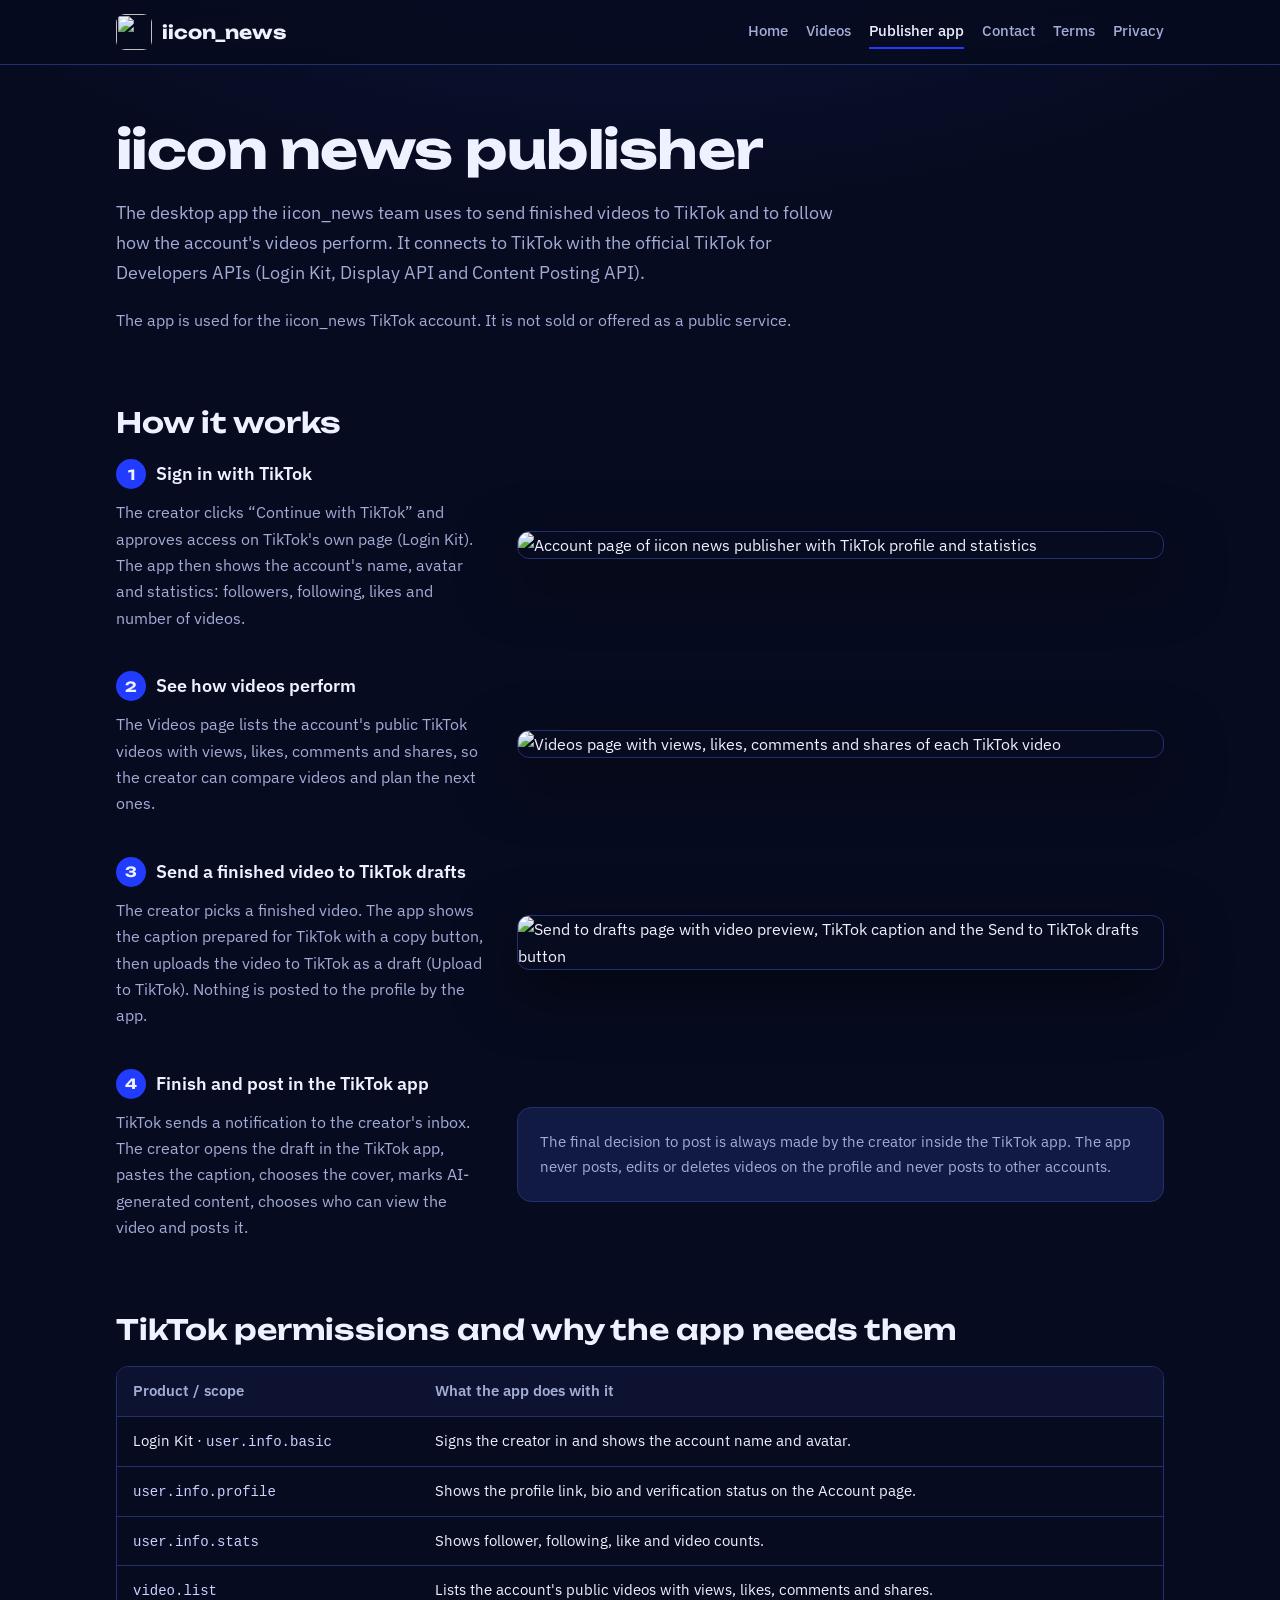
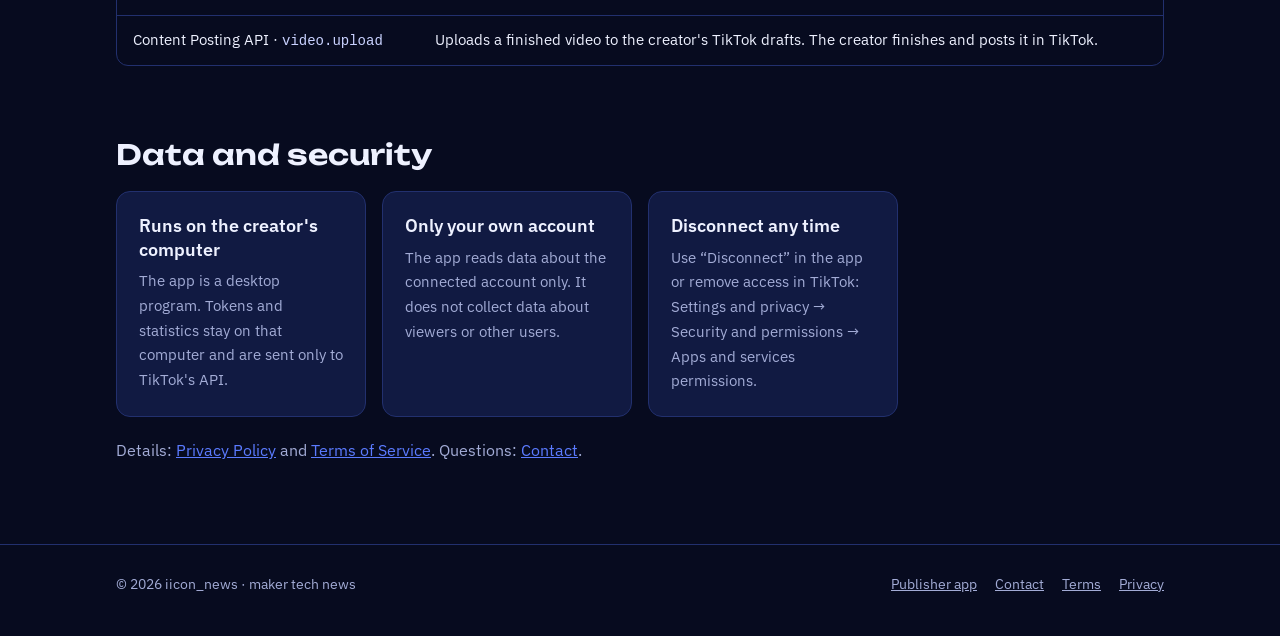
==== app.html @ 397a5bfc "Full website: pages, styles, favicon matching the app icon" ====
<!doctype html>
<html lang="en">
<head>
<meta charset="utf-8">
<meta name="viewport" content="width=device-width, initial-scale=1">
<title>iicon news publisher — TikTok publisher app by iicon_news</title>
<meta name="description" content="The desktop app iicon_news uses to send finished videos to TikTok drafts and follow their statistics.">
<link rel="icon" href="favicon.ico" sizes="any">
<link rel="icon" type="image/png" sizes="32x32" href="img/favicon-32.png">
<link rel="apple-touch-icon" href="img/apple-touch-icon.png">
<meta property="og:title" content="iicon news publisher — TikTok publisher app by iicon_news">
<meta property="og:description" content="The desktop app iicon_news uses to send finished videos to TikTok drafts and follow their statistics.">
<meta property="og:image" content="https://barryalien23.github.io/iicon-news/img/logo-512.png">
<meta name="theme-color" content="#070b1f">
<link rel="preconnect" href="https://fonts.googleapis.com">
<link rel="preconnect" href="https://fonts.gstatic.com" crossorigin>
<link rel="stylesheet" href="https://fonts.googleapis.com/css2?family=Unbounded:wght@600;700&family=IBM+Plex+Sans:wght@400;500;600&display=swap">
<link rel="stylesheet" href="styles.css">
</head>
<body>
<header class="site-header"><div class="wrap">
<a class="brand" href="index.html"><img src="img/logo-512.png" alt="" width="36" height="36">iicon_news</a>
<nav class="site-nav" aria-label="Main"><a href="index.html">Home</a><a href="index.html#videos">Videos</a><a href="app.html" aria-current="page">Publisher app</a><a href="contact.html">Contact</a><a href="terms.html">Terms</a><a href="privacy.html">Privacy</a></nav>
</div></header>
<main class="wrap">

<section>
  <h1>iicon news publisher</h1>
  <p class="lede">The desktop app the iicon_news team uses to send finished videos to TikTok and to follow how the account's videos perform.
  It connects to TikTok with the official TikTok for Developers APIs (Login Kit, Display API and Content Posting API).</p>
  <p class="muted">The app is used for the iicon_news TikTok account. It is not sold or offered as a public service.</p>
</section>

<section>
  <h2>How it works</h2>
  <div class="steps">
    <div class="step">
      <div class="step-text"><h3>Sign in with TikTok</h3>
        <p class="muted">The creator clicks “Continue with TikTok” and approves access on TikTok's own page (Login Kit).
        The app then shows the account's name, avatar and statistics: followers, following, likes and number of videos.</p></div>
      <img class="shot" src="img/shot-account.jpg" alt="Account page of iicon news publisher with TikTok profile and statistics" loading="lazy">
    </div>
    <div class="step">
      <div class="step-text"><h3>See how videos perform</h3>
        <p class="muted">The Videos page lists the account's public TikTok videos with views, likes, comments and shares,
        so the creator can compare videos and plan the next ones.</p></div>
      <img class="shot" src="img/shot-videos.jpg" alt="Videos page with views, likes, comments and shares of each TikTok video" loading="lazy">
    </div>
    <div class="step">
      <div class="step-text"><h3>Send a finished video to TikTok drafts</h3>
        <p class="muted">The creator picks a finished video. The app shows the caption prepared for TikTok with a copy button,
        then uploads the video to TikTok as a draft (Upload to TikTok). Nothing is posted to the profile by the app.</p></div>
      <img class="shot" src="img/shot-drafts.jpg" alt="Send to drafts page with video preview, TikTok caption and the Send to TikTok drafts button" loading="lazy">
    </div>
    <div class="step">
      <div class="step-text"><h3>Finish and post in the TikTok app</h3>
        <p class="muted">TikTok sends a notification to the creator's inbox. The creator opens the draft in the TikTok app,
        pastes the caption, chooses the cover, marks AI-generated content, chooses who can view the video and posts it.</p></div>
      <div class="card"><p>The final decision to post is always made by the creator inside the TikTok app.
      The app never posts, edits or deletes videos on the profile and never posts to other accounts.</p></div>
    </div>
  </div>
</section>

<section>
  <h2>TikTok permissions and why the app needs them</h2>
  <div class="table-wrap"><table>
    <tr><th>Product / scope</th><th>What the app does with it</th></tr>
    <tr><td>Login Kit · <code>user.info.basic</code></td><td>Signs the creator in and shows the account name and avatar.</td></tr>
    <tr><td><code>user.info.profile</code></td><td>Shows the profile link, bio and verification status on the Account page.</td></tr>
    <tr><td><code>user.info.stats</code></td><td>Shows follower, following, like and video counts.</td></tr>
    <tr><td><code>video.list</code></td><td>Lists the account's public videos with views, likes, comments and shares.</td></tr>
    <tr><td>Content Posting API · <code>video.upload</code></td><td>Uploads a finished video to the creator's TikTok drafts. The creator finishes and posts it in TikTok.</td></tr>
  </table></div>
</section>

<section>
  <h2>Data and security</h2>
  <div class="grid">
    <div class="card"><h3>Runs on the creator's computer</h3><p>The app is a desktop program. Tokens and statistics stay on that computer and are sent only to TikTok's API.</p></div>
    <div class="card"><h3>Only your own account</h3><p>The app reads data about the connected account only. It does not collect data about viewers or other users.</p></div>
    <div class="card"><h3>Disconnect any time</h3><p>Use “Disconnect” in the app or remove access in TikTok: Settings and privacy → Security and permissions → Apps and services permissions.</p></div>
  </div>
  <p class="muted">Details: <a href="privacy.html">Privacy Policy</a> and <a href="terms.html">Terms of Service</a>. Questions: <a href="contact.html">Contact</a>.</p>
</section>

</main>
<footer class="site-footer"><div class="wrap">
<span>© 2026 iicon_news · maker tech news</span>
<nav aria-label="Footer"><a href="app.html">Publisher app</a><a href="contact.html">Contact</a><a href="terms.html">Terms</a><a href="privacy.html">Privacy</a></nav>
</div></footer>
</body>
</html>
---- styles.css ----
/* iicon_news site: dark navy + electric blue, same palette as the channel art */
:root {
  --bg: #070b1f;
  --bg-2: #0c1230;
  --surface: #111a42;
  --line: #22306e;
  --fg: #eef1ff;
  --muted: #a3acd6;
  --accent: #213bff;
  --accent-2: #5b7bff;
  --display: "Unbounded", "Arial Black", system-ui, sans-serif;
  --body: "IBM Plex Sans", -apple-system, "Segoe UI", Roboto, sans-serif;
  color-scheme: dark;
}
* { box-sizing: border-box; }
html { -webkit-text-size-adjust: 100%; }
body {
  margin: 0;
  background: radial-gradient(1200px 600px at 50% -200px, #1a2a8a55, transparent 70%), var(--bg);
  color: var(--fg);
  font: 16px/1.65 var(--body);
}
a { color: var(--accent-2); }
img { max-width: 100%; height: auto; display: block; }
.wrap { width: 100%; max-width: 1080px; margin: 0 auto; padding-inline: max(16px, env(safe-area-inset-left, 0px)); }

/* header */
.site-header { position: sticky; top: 0; z-index: 10; background: #070b1fd9; backdrop-filter: blur(10px); border-bottom: 1px solid var(--line); }
.site-header .wrap { display: flex; align-items: center; gap: 16px; min-height: 64px; flex-wrap: wrap; padding-block: 8px; }
.brand { display: flex; align-items: center; gap: 10px; color: var(--fg); text-decoration: none; font: 700 18px var(--display); }
.brand img { width: 36px; height: 36px; border-radius: 9px; }
.site-nav { display: flex; flex-wrap: wrap; gap: 4px 18px; margin-left: auto; font-weight: 500; font-size: 15px; }
.site-nav a { color: var(--muted); text-decoration: none; padding: 4px 0; border-bottom: 2px solid transparent; }
.site-nav a:hover, .site-nav a:focus-visible { color: var(--fg); outline: none; }
.site-nav a[aria-current="page"] { color: var(--fg); border-bottom-color: var(--accent); }

/* layout */
main { display: flex; flex-direction: column; gap: 72px; padding-block: 56px 80px; }
section { display: flex; flex-direction: column; gap: 20px; min-width: 0; }
h1 { font: 700 clamp(30px, 5.4vw, 52px)/1.1 var(--display); margin: 0; letter-spacing: -0.01em; text-wrap: balance; }
h2 { font: 600 clamp(21px, 3vw, 28px)/1.2 var(--display); margin: 0; text-wrap: balance; }
h3 { font: 600 18px/1.3 var(--body); margin: 0; }
p { margin: 0; max-width: 68ch; }
.lede { font-size: 18px; color: var(--muted); }
.muted { color: var(--muted); }
.small { font-size: 14px; }

/* hero */
.hero { display: grid; grid-template-columns: minmax(0, 1.25fr) minmax(0, 1fr); gap: 40px; align-items: center; }
.hero-text { display: flex; flex-direction: column; gap: 20px; }
.hero-logo { width: 100%; max-width: 380px; justify-self: center; border-radius: 28px; box-shadow: 0 0 80px #213bff66; }
.buttons { display: flex; flex-wrap: wrap; gap: 10px; }
.btn { display: inline-flex; align-items: center; gap: 8px; padding: 11px 18px; border-radius: 10px; font-weight: 600; text-decoration: none; color: #fff; background: var(--accent); border: 1px solid var(--accent); }
.btn.ghost { background: transparent; color: var(--fg); border-color: var(--line); }
.btn:hover { filter: brightness(1.12); }

/* cards */
.grid { display: grid; gap: 16px; grid-template-columns: repeat(auto-fill, minmax(220px, 1fr)); }
.card { background: var(--surface); border: 1px solid var(--line); border-radius: 14px; padding: 22px; display: flex; flex-direction: column; gap: 8px; min-width: 0; }
.card p { color: var(--muted); font-size: 15px; }

/* videos */
.videos { display: grid; gap: 16px; grid-template-columns: repeat(auto-fill, minmax(180px, 1fr)); }
.video { display: flex; flex-direction: column; gap: 10px; text-decoration: none; color: var(--fg); }
.video img { aspect-ratio: 9 / 16; width: 100%; object-fit: cover; border-radius: 12px; border: 1px solid var(--line); background: var(--bg-2); }
.video span { font-size: 14px; line-height: 1.4; }
.video:hover img { border-color: var(--accent-2); }

/* steps with screenshots */
.steps { display: flex; flex-direction: column; gap: 40px; counter-reset: step; }
.step { display: grid; grid-template-columns: minmax(0, 0.8fr) minmax(0, 1.4fr); gap: 32px; align-items: center; }
.step-text { display: flex; flex-direction: column; gap: 10px; }
.step-text h3::before { counter-increment: step; content: counter(step); display: inline-grid; place-items: center; width: 30px; height: 30px; margin-right: 10px; border-radius: 50%; background: var(--accent); font: 700 14px var(--display); }
.shot { border-radius: 12px; border: 1px solid var(--line); box-shadow: 0 20px 60px #00000080; }

/* tables */
.table-wrap { overflow-x: auto; border: 1px solid var(--line); border-radius: 12px; }
table { width: 100%; border-collapse: collapse; font-size: 15px; min-width: 520px; }
th, td { text-align: left; padding: 12px 16px; border-bottom: 1px solid var(--line); vertical-align: top; }
th { color: var(--muted); font-weight: 600; background: var(--bg-2); }
tr:last-child td { border-bottom: 0; }
code { font: 14px ui-monospace, Menlo, monospace; color: #c9d2ff; }

/* legal pages */
.doc { max-width: 760px; display: flex; flex-direction: column; gap: 16px; }
.doc h2 { font-size: 20px; margin-top: 16px; }
.doc ul { margin: 0; padding-left: 22px; display: flex; flex-direction: column; gap: 6px; max-width: 68ch; }

/* footer */
.site-footer { border-top: 1px solid var(--line); padding-block: 28px 40px; color: var(--muted); font-size: 14px; }
.site-footer .wrap { display: flex; flex-wrap: wrap; gap: 10px 24px; align-items: center; }
.site-footer nav { display: flex; flex-wrap: wrap; gap: 8px 18px; margin-left: auto; }
.site-footer a { color: var(--muted); }

@media (max-width: 760px) {
  .site-header { position: static; }
  main { gap: 56px; padding-block: 36px 64px; }
  .hero, .step { grid-template-columns: 1fr; }
  .hero-logo { max-width: 240px; grid-row: 1; }
  .site-nav { margin-left: 0; width: 100%; }
  .site-footer nav { margin-left: 0; }
}
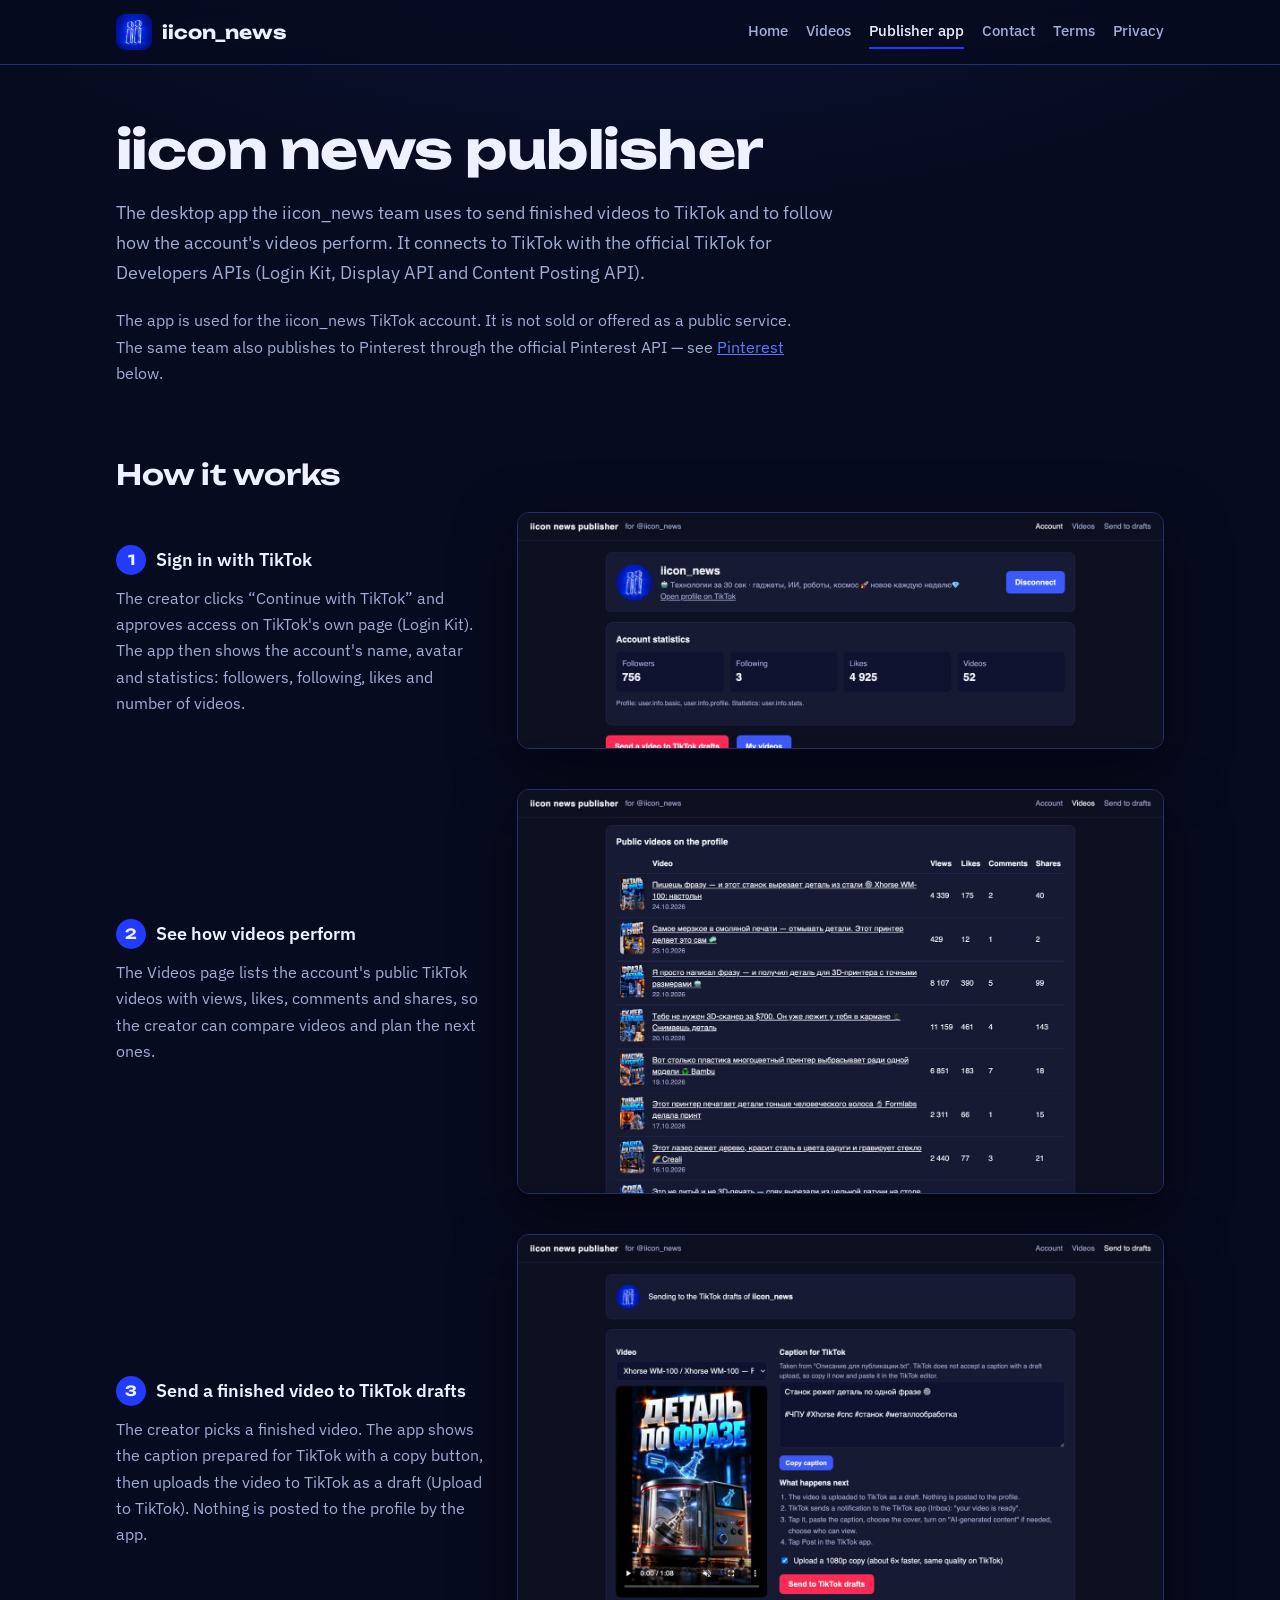
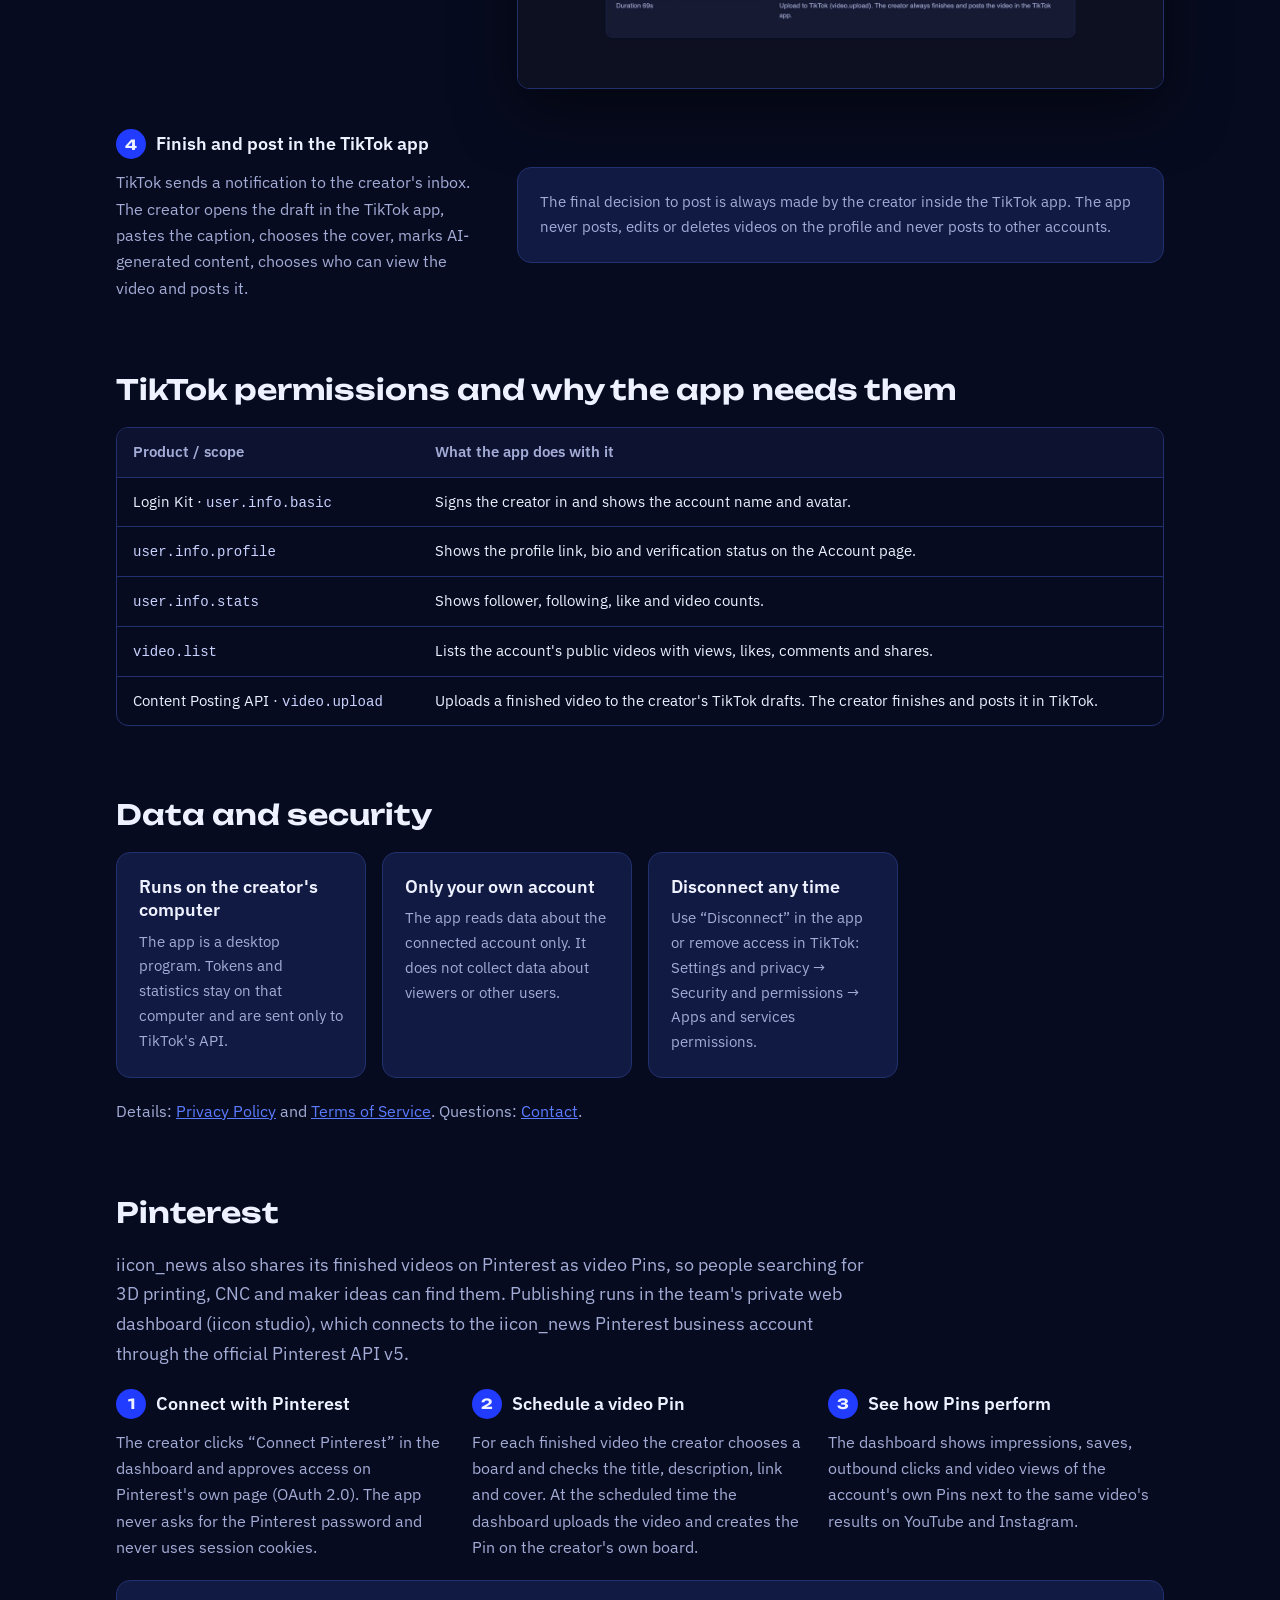
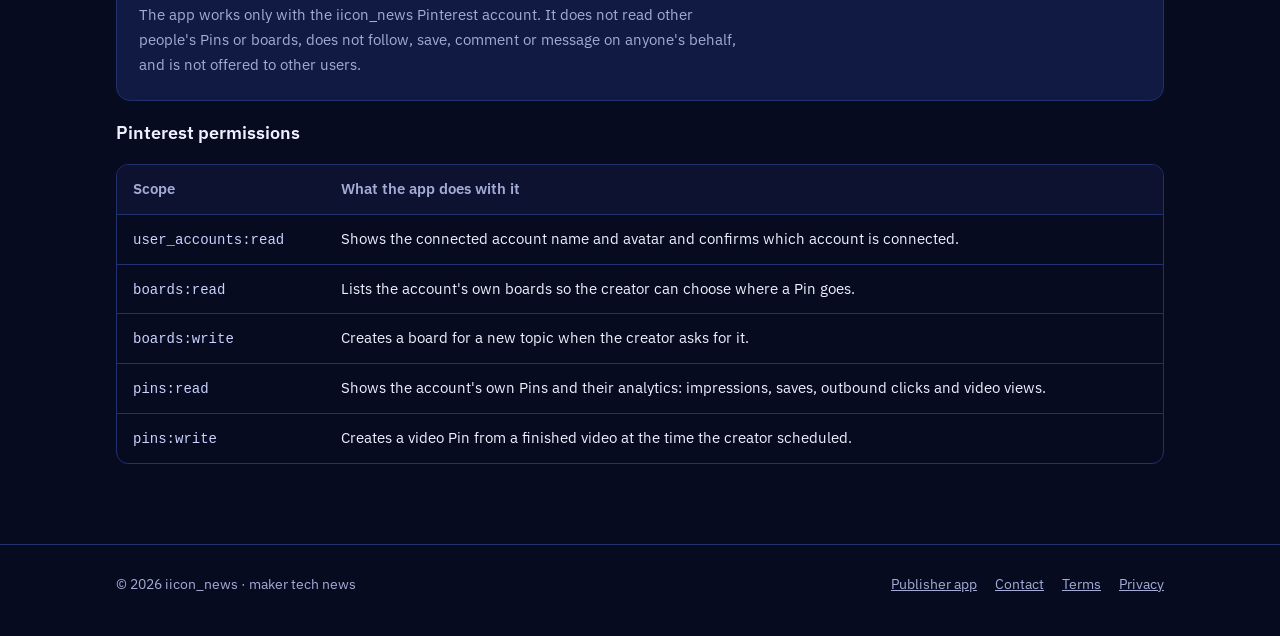
==== commit ad8203eb: "Add Pinterest integration to app page, terms and privacy policy" ====
--- a/app.html
+++ b/app.html
@@ -28,7 +28,8 @@
   <h1>iicon news publisher</h1>
   <p class="lede">The desktop app the iicon_news team uses to send finished videos to TikTok and to follow how the account's videos perform.
   It connects to TikTok with the official TikTok for Developers APIs (Login Kit, Display API and Content Posting API).</p>
-  <p class="muted">The app is used for the iicon_news TikTok account. It is not sold or offered as a public service.</p>
+  <p class="muted">The app is used for the iicon_news TikTok account. It is not sold or offered as a public service.
+  The same team also publishes to Pinterest through the official Pinterest API — see <a href="#pinterest">Pinterest</a> below.</p>
 </section>
 
 <section>
@@ -84,6 +85,37 @@
   <p class="muted">Details: <a href="privacy.html">Privacy Policy</a> and <a href="terms.html">Terms of Service</a>. Questions: <a href="contact.html">Contact</a>.</p>
 </section>
 
+<section id="pinterest">
+  <h2>Pinterest</h2>
+  <p class="lede">iicon_news also shares its finished videos on Pinterest as video Pins, so people searching for 3D printing,
+  CNC and maker ideas can find them. Publishing runs in the team's private web dashboard (iicon studio), which connects
+  to the iicon_news Pinterest business account through the official Pinterest API v5.</p>
+  <div class="steps row">
+    <div class="step">
+      <div class="step-text"><h3>Connect with Pinterest</h3>
+        <p class="muted">The creator clicks “Connect Pinterest” in the dashboard and approves access on Pinterest's own page (OAuth 2.0).
+        The app never asks for the Pinterest password and never uses session cookies.</p></div>
+    </div>
+    <div class="step">
+      <div class="step-text"><h3>Schedule a video Pin</h3>
+        <p class="muted">For each finished video the creator chooses a board and checks the title, description, link and cover.
+        At the scheduled time the dashboard uploads the video and creates the Pin on the creator's own board.</p></div>
+    </div>
+    <div class="step">
+      <div class="step-text"><h3>See how Pins perform</h3>
+        <p class="muted">The dashboard shows impressions, saves, outbound clicks and video views of the account's own Pins
+        next to the same video's results on YouTube and Instagram.</p></div>
+    </div>
+  </div>
+  <div class="card"><p>The app works only with the iicon_news Pinterest account. It does not read other people's Pins or boards,
+  does not follow, save, comment or message on anyone's behalf, and is not offered to other users.</p></div>
+  <h3>Pinterest permissions</h3>
+  <div class="table-wrap"><table>
+    <tr><th>Scope</th><th>What the app does with it</th></tr>
+    <tr><td><code>user_accounts:read</code></td><td>Shows the connected account name and avatar and confirms which account is connected.</td></tr><tr><td><code>boards:read</code></td><td>Lists the account's own boards so the creator can choose where a Pin goes.</td></tr><tr><td><code>boards:write</code></td><td>Creates a board for a new topic when the creator asks for it.</td></tr><tr><td><code>pins:read</code></td><td>Shows the account's own Pins and their analytics: impressions, saves, outbound clicks and video views.</td></tr><tr><td><code>pins:write</code></td><td>Creates a video Pin from a finished video at the time the creator scheduled.</td></tr>
+  </table></div>
+</section>
+
 </main>
 <footer class="site-footer"><div class="wrap">
 <span>© 2026 iicon_news · maker tech news</span>
--- a/styles.css
+++ b/styles.css
@@ -71,6 +71,8 @@
 .step { display: grid; grid-template-columns: minmax(0, 0.8fr) minmax(0, 1.4fr); gap: 32px; align-items: center; }
 .step-text { display: flex; flex-direction: column; gap: 10px; }
 .step-text h3::before { counter-increment: step; content: counter(step); display: inline-grid; place-items: center; width: 30px; height: 30px; margin-right: 10px; border-radius: 50%; background: var(--accent); font: 700 14px var(--display); }
+.steps.row { flex-flow: row wrap; gap: 20px; }
+.steps.row .step { grid-template-columns: 1fr; flex: 1 1 240px; align-items: start; }
 .shot { border-radius: 12px; border: 1px solid var(--line); box-shadow: 0 20px 60px #00000080; }
 
 /* tables */
@@ -84,6 +86,7 @@
 /* legal pages */
 .doc { max-width: 760px; display: flex; flex-direction: column; gap: 16px; }
 .doc h2 { font-size: 20px; margin-top: 16px; }
+.doc h3 { font-size: 17px; margin-top: 4px; }
 .doc ul { margin: 0; padding-left: 22px; display: flex; flex-direction: column; gap: 6px; max-width: 68ch; }
 
 /* footer */
